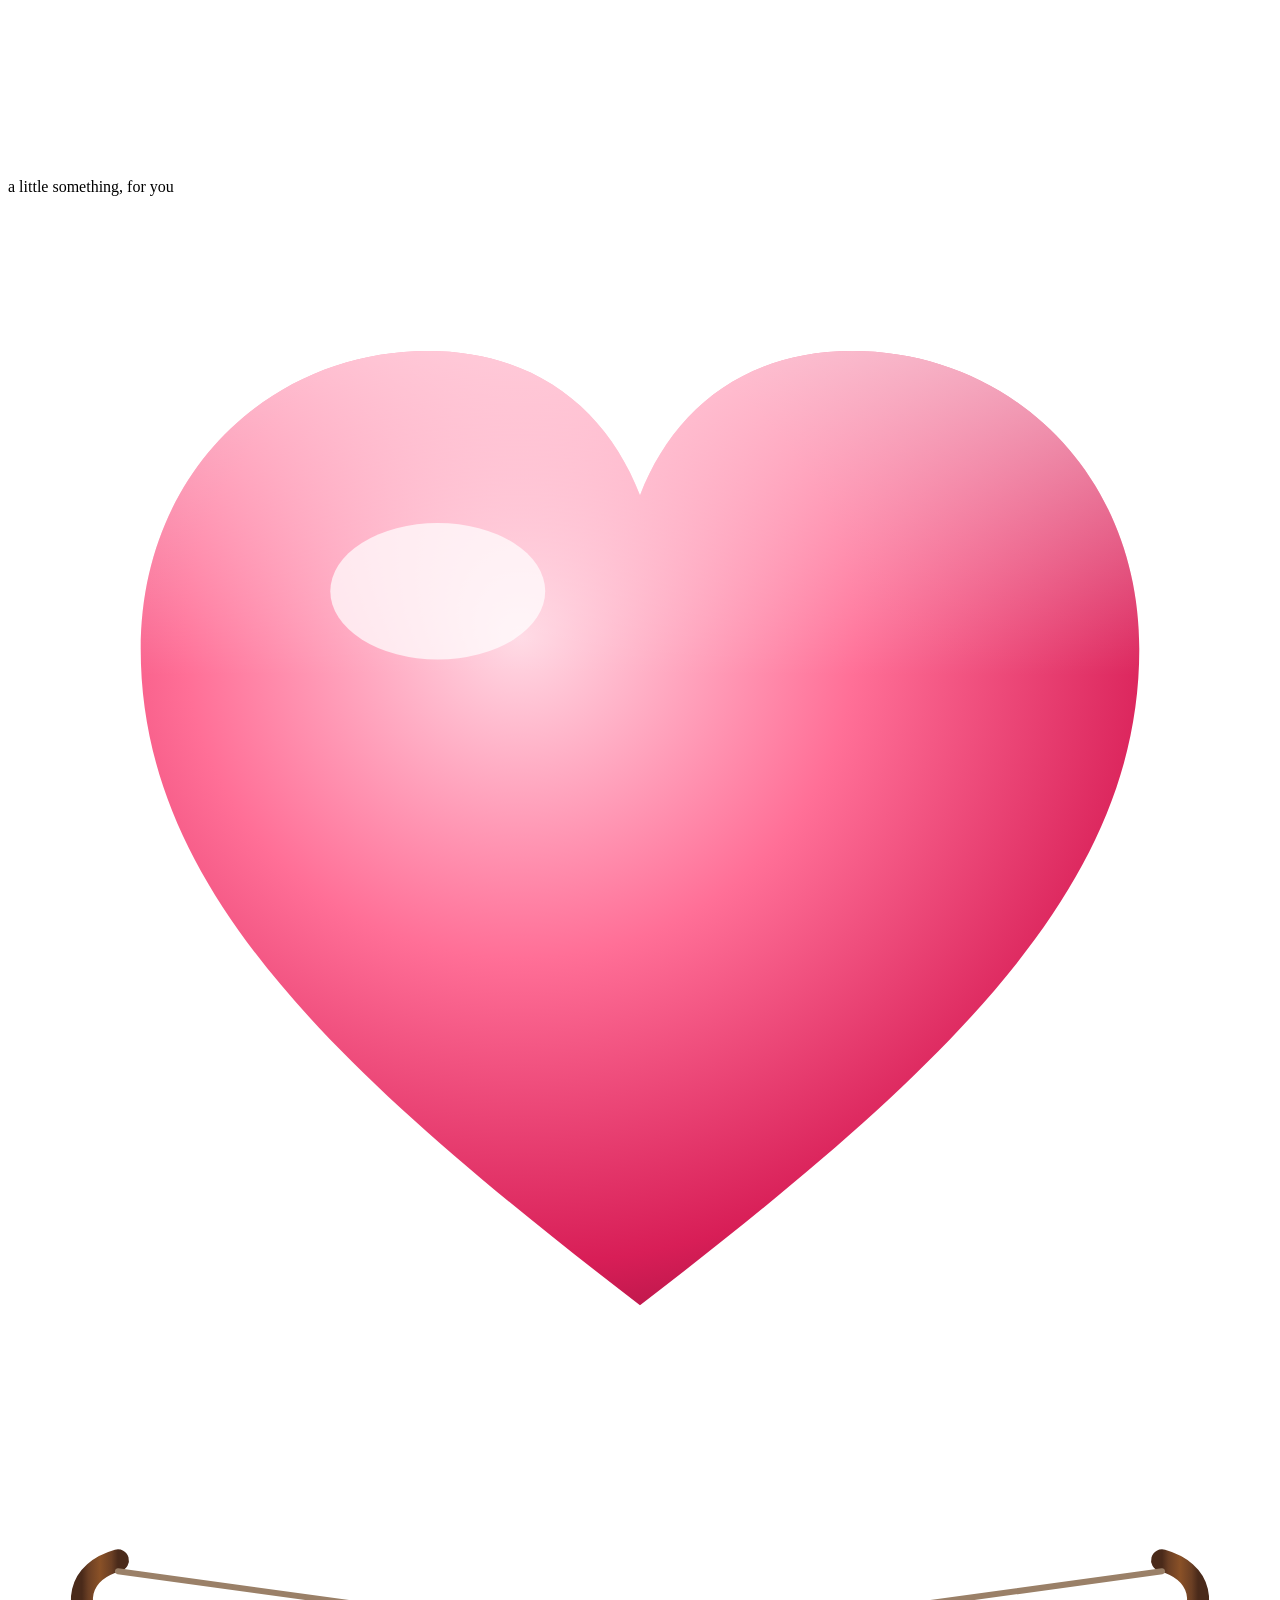
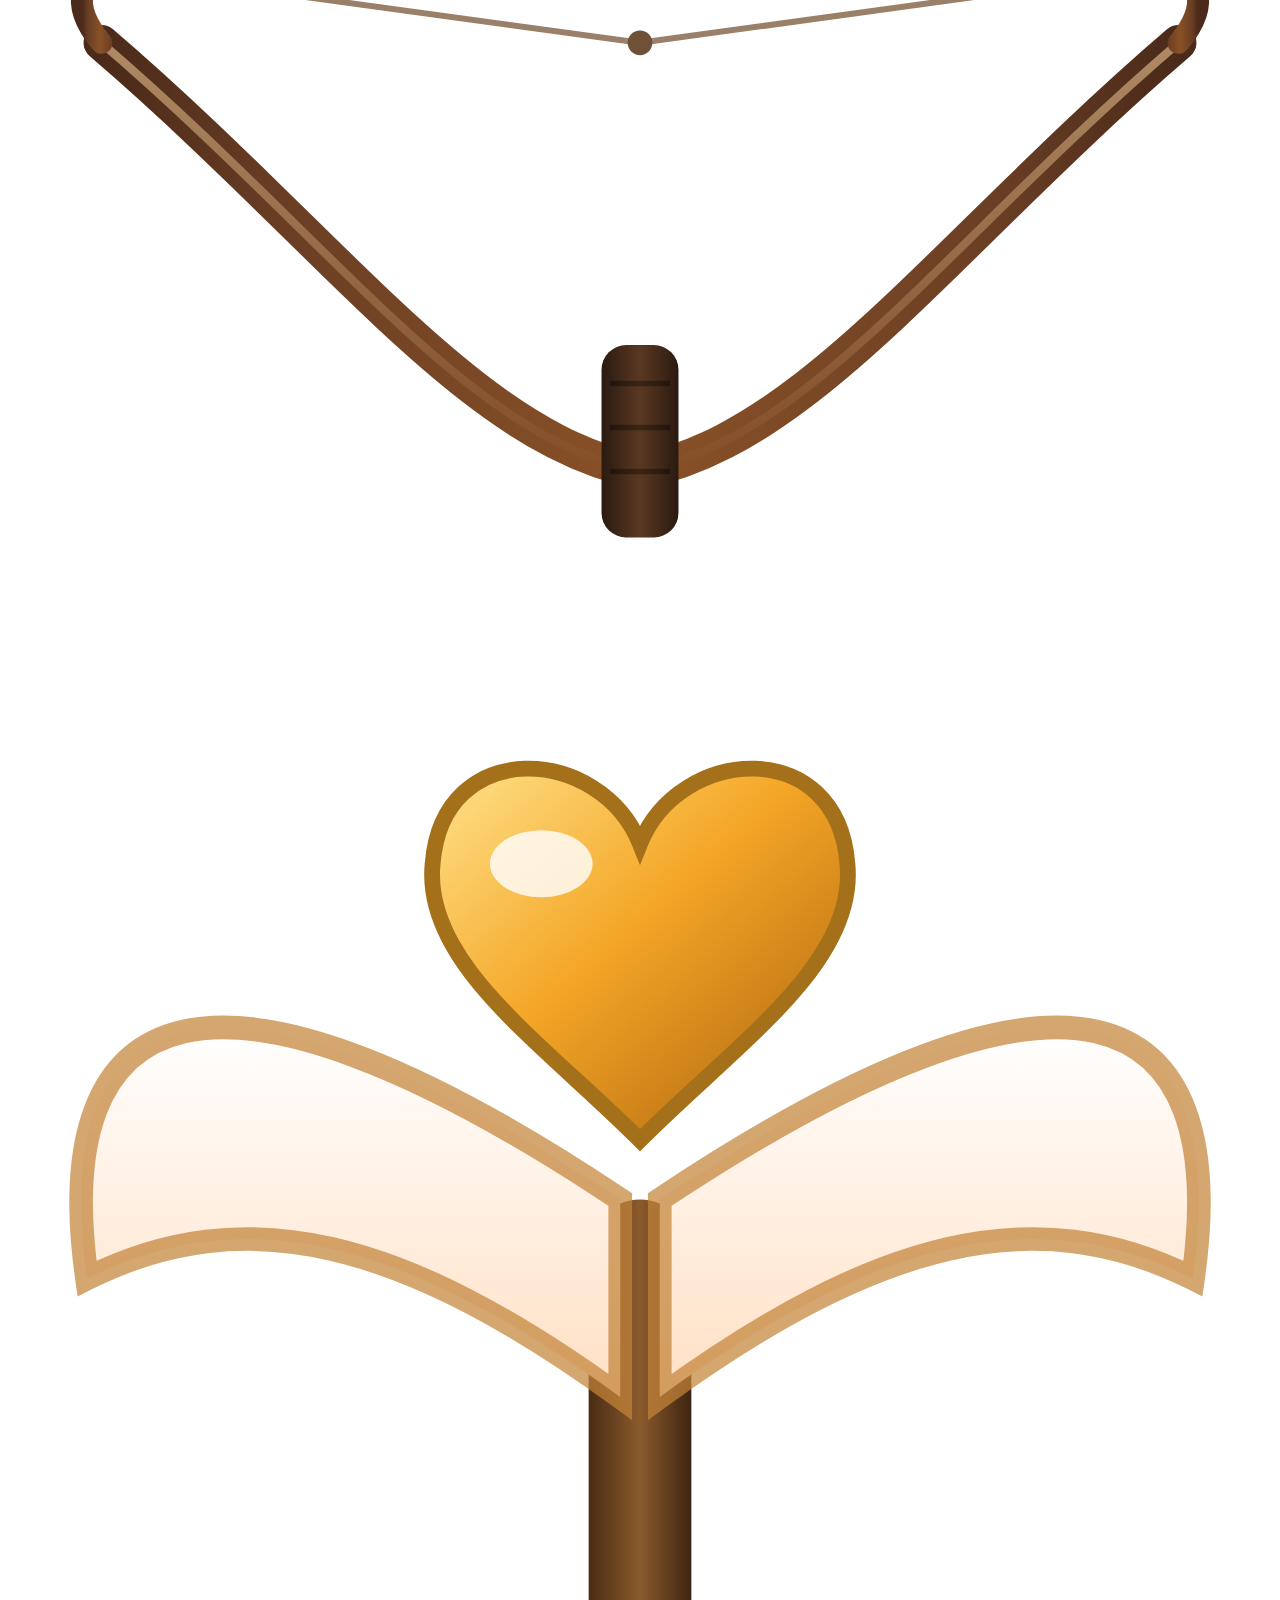
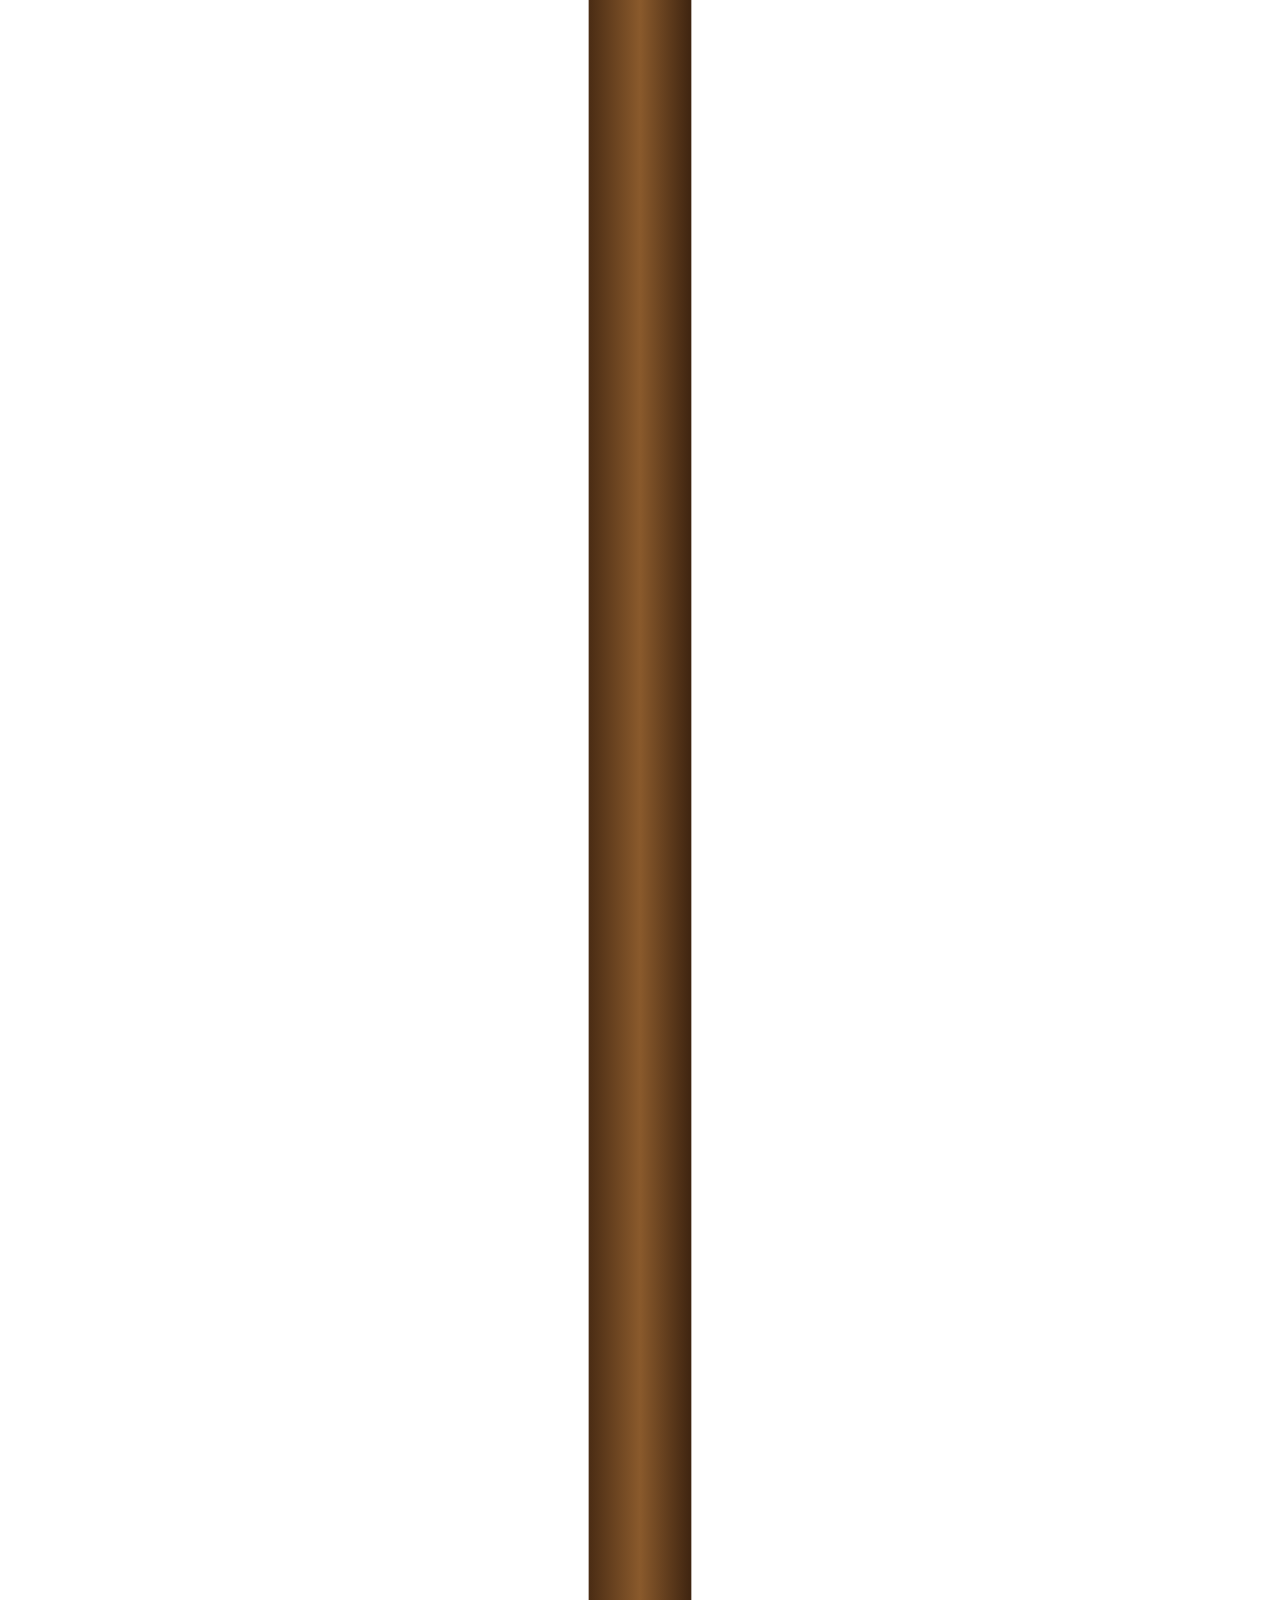
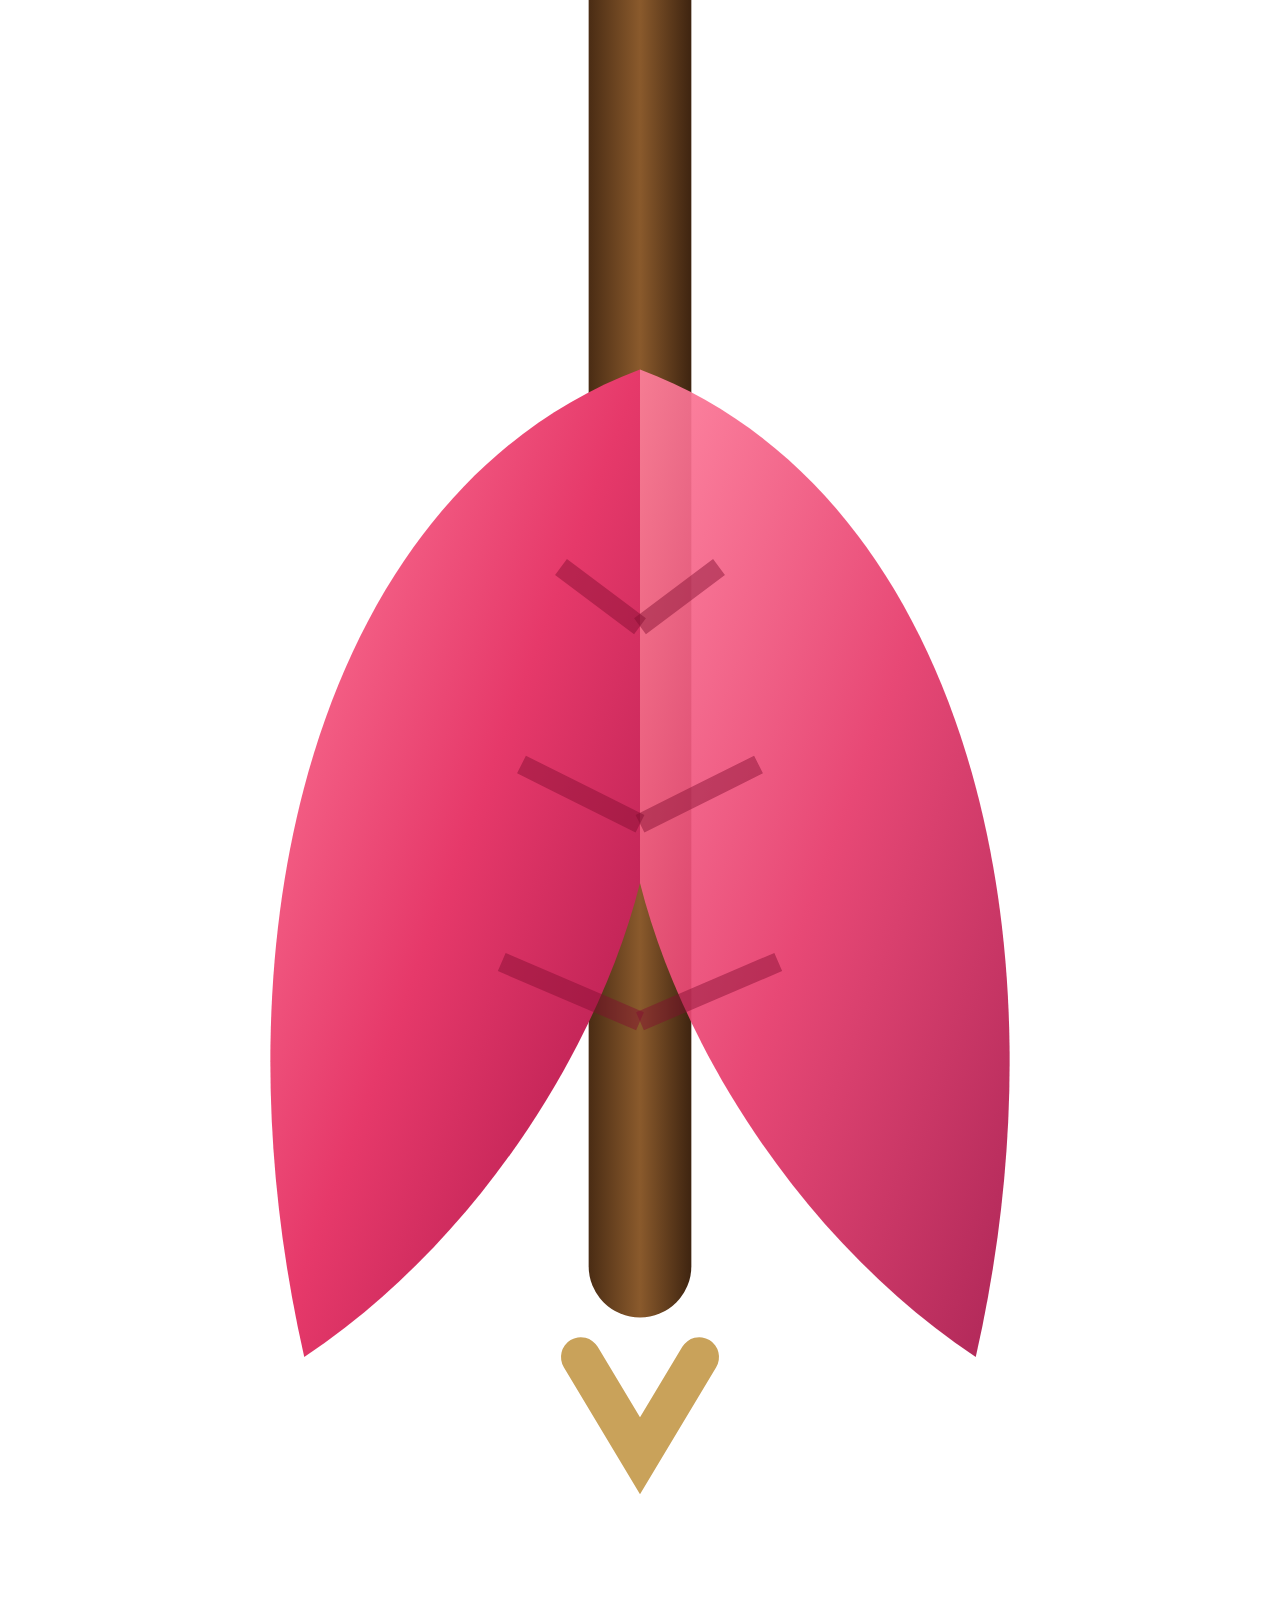
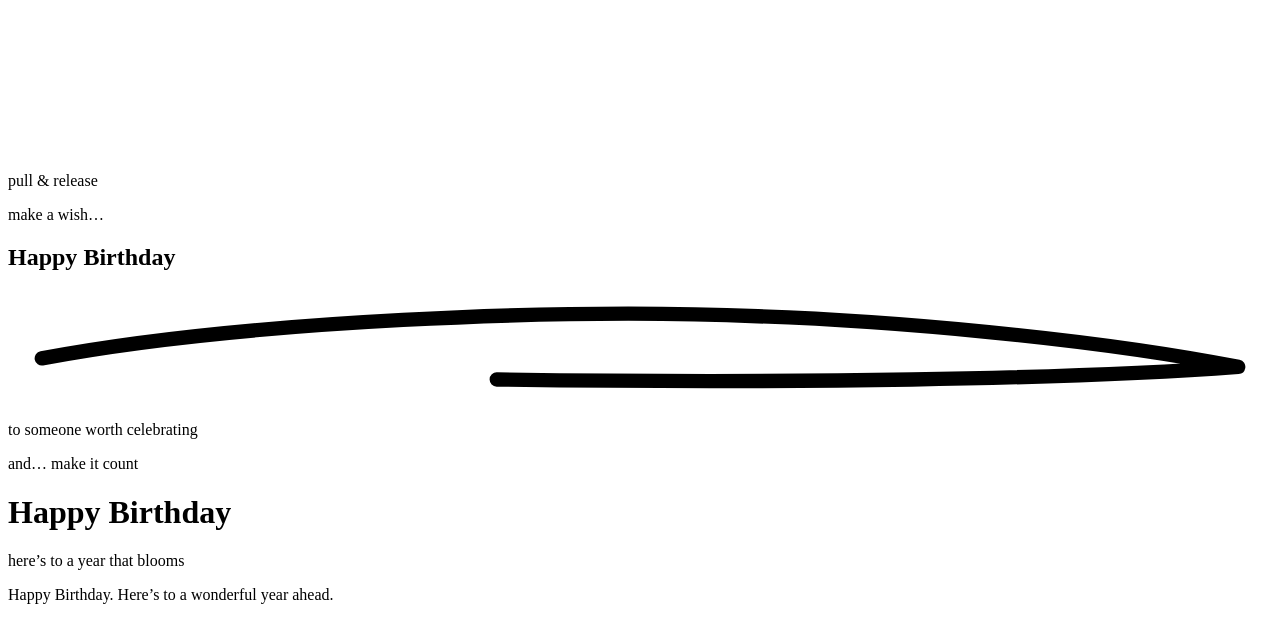
==== interactive-birthday/index.html @ a3f52fd6 "Add files via upload" ====
<!doctype html>
<html lang="en">
<head>
  <meta charset="UTF-8" />
  <meta name="viewport" content="width=device-width, initial-scale=1.0, viewport-fit=cover" />
  <title>Happy Birthday ♥ — a little film</title>
  <meta name="description" content="A cinematic birthday film in four acts: a beating heart you open with a tap, a rush of colour, a kinetic wish, and a tree that blooms into a heart of petals." />
  <meta name="theme-color" content="#f7e7dc" />
  <link rel="icon" type="image/png" href="./favicon.png" />

  <link rel="preconnect" href="https://fonts.googleapis.com" />
  <link rel="preconnect" href="https://fonts.gstatic.com" crossorigin />
  <link href="https://fonts.googleapis.com/css2?family=Great+Vibes&family=Cormorant+Garamond:ital,wght@0,500;0,600;1,500&family=Fraunces:opsz,wght@9..144,600;9..144,700;9..144,900&display=swap" rel="stylesheet" />

  <script>document.documentElement.classList.add('js')</script>
  <script type="module" crossorigin src="./assets/index-DOpaFlii.js"></script>
  <link rel="stylesheet" crossorigin href="./assets/index-CAkBa6du.css">
</head>
<body>
  <main class="scene">

    <!-- The tree world (Act 4). One canvas; it stays transparent until the
         intro hands off, then it draws its own warm sky + blossom tree. -->
    <canvas id="tree" class="tree" aria-label="A blossom tree grows and blooms into a heart made of petals" role="img"></canvas>

    <!-- ACT 1 — THE INVITATION ------------------------------------------------
         A single beating heart on a warm field. It is the only thing the
         visitor has to do: tap it. Real <button> so it is tappable + keyboard
         focusable; everything decorative around it is aria-hidden. -->
    <section class="hero" id="hero" aria-label="Draw the bow to open your card">
      <div class="hero__bg" aria-hidden="true"></div>
      <div class="hero__motes" id="motes" aria-hidden="true"></div>

      <p class="hero__eyebrow" id="eyebrow">a little something, for you</p>

      <!-- THE TARGET — the heart the arrow flies to (GSAP animates .target) -->
      <div class="targetWrap" aria-hidden="true">
        <div class="target" id="target">
          <span class="heart__glow" aria-hidden="true"></span>
          <span class="target__heart" id="targetHeart">
            <svg class="heart__svg" viewBox="0 0 100 92" aria-hidden="true">
              <defs>
                <radialGradient id="hg" cx="38%" cy="30%" r="80%">
                  <stop offset="0%"  stop-color="#ffd9e4" />
                  <stop offset="42%" stop-color="#ff6f97" />
                  <stop offset="82%" stop-color="#d81e57" />
                  <stop offset="100%" stop-color="#9d0f3e" />
                </radialGradient>
                <linearGradient id="hsheen" x1="0" y1="0" x2="0" y2="1">
                  <stop offset="0%"  stop-color="rgba(255,255,255,.85)" />
                  <stop offset="34%" stop-color="rgba(255,255,255,0)" />
                </linearGradient>
              </defs>
              <path d="M50 86.5C26 68 10.5 53.6 10.5 34.6 10.5 20.4 21 11 33.2 11c8.6 0 14.2 4.7 16.8 11.4C52.6 15.7 58.2 11 66.8 11 79 11 89.5 20.4 89.5 34.6 89.5 53.6 74 68 50 86.5Z" fill="url(#hg)" />
              <path d="M50 86.5C26 68 10.5 53.6 10.5 34.6 10.5 20.4 21 11 33.2 11c8.6 0 14.2 4.7 16.8 11.4C52.6 15.7 58.2 11 66.8 11 79 11 89.5 20.4 89.5 34.6 89.5 53.6 74 68 50 86.5Z" fill="url(#hsheen)" opacity=".7" />
              <ellipse cx="34" cy="30" rx="8.5" ry="5.4" fill="#fff" opacity=".72" style="mix-blend-mode:screen" />
            </svg>
          </span>
        </div>
      </div>

      <!-- THE BOW + ARROW — draw the string back, release to fire. The rig is
           placed lower-left and rotated by JS to aim at the heart, so the shot
           travels on a diagonal. A real control: role=button + keyboard drag. -->
      <div class="archery" id="archery" role="button" tabindex="0"
           aria-label="Draw the bow and release to send the arrow to the heart">

          <!-- aim line, inside the rig so it points straight at the heart -->
          <div class="aim" id="aim" aria-hidden="true"></div>

          <!-- realistic recurve bow: wooden limbs, leather grip, a live string -->
          <svg class="bow" id="bow" viewBox="0 0 460 300" aria-hidden="true">
            <defs>
              <linearGradient id="limb" x1="0" y1="0" x2="1" y2="0">
                <stop offset="0"   stop-color="#4a2a1a" />
                <stop offset=".18" stop-color="#6b3f24" />
                <stop offset=".5"  stop-color="#8a5127" />
                <stop offset=".82" stop-color="#6b3f24" />
                <stop offset="1"   stop-color="#4a2a1a" />
              </linearGradient>
              <linearGradient id="limbHi" x1="0" y1="0" x2="0" y2="1">
                <stop offset="0" stop-color="rgba(255,214,160,.8)" />
                <stop offset="1" stop-color="rgba(255,214,160,0)" />
              </linearGradient>
              <linearGradient id="grip" x1="0" y1="0" x2="1" y2="0">
                <stop offset="0" stop-color="#2a1a10" />
                <stop offset=".5" stop-color="#5a3822" />
                <stop offset="1" stop-color="#2a1a10" />
              </linearGradient>
            </defs>
            <!-- limb body (taper faked with two stacked strokes) -->
            <path class="bow__limb" d="M34 96 C 118 168, 168 240, 230 252 C 292 240, 342 168, 426 96"
                  fill="none" stroke="url(#limb)" stroke-width="13" stroke-linecap="round" />
            <path class="bow__limbHi" d="M34 96 C 118 168, 168 240, 230 252 C 292 240, 342 168, 426 96"
                  fill="none" stroke="url(#limbHi)" stroke-width="3" stroke-linecap="round" opacity=".7" />
            <!-- recurve tip hooks -->
            <path d="M34 96 C 22 82, 26 70, 40 66" fill="none" stroke="url(#limb)" stroke-width="8" stroke-linecap="round" />
            <path d="M426 96 C 438 82, 434 70, 420 66" fill="none" stroke="url(#limb)" stroke-width="8" stroke-linecap="round" />
            <!-- leather grip over the belly -->
            <rect x="216" y="206" width="28" height="70" rx="9" fill="url(#grip)" />
            <path d="M219 220h22 M219 236h22 M219 252h22" stroke="rgba(0,0,0,.35)" stroke-width="2" />
            <!-- the string: two segments meeting at the nock (JS animates the nock).
                 A warm taupe so the taut string actually reads against the cream. -->
            <line class="bow__str" id="strL" x1="40" y1="70" x2="230" y2="96" stroke="#9a8068" stroke-width="2.2" stroke-linecap="round" />
            <line class="bow__str" id="strR" x1="420" y1="70" x2="230" y2="96" stroke="#9a8068" stroke-width="2.2" stroke-linecap="round" />
            <circle class="bow__serving" id="serving" cx="230" cy="96" r="4.5" fill="#6f5137" />
          </svg>

          <!-- the arrow: winged golden heart tip (Cupid), gold feather fletching -->
          <svg class="arrow" id="arrow" viewBox="0 0 64 220" aria-hidden="true">
            <defs>
              <linearGradient id="shaft" x1="0" y1="0" x2="1" y2="0">
                <stop offset="0" stop-color="#4a2c14" />
                <stop offset=".5" stop-color="#8a5a2c" />
                <stop offset="1" stop-color="#3e2410" />
              </linearGradient>
              <linearGradient id="gold" x1="0" y1="0" x2="1" y2="1">
                <stop offset="0" stop-color="#ffe38c" />
                <stop offset=".45" stop-color="#f4a626" />
                <stop offset="1" stop-color="#a85f0e" />
              </linearGradient>
              <linearGradient id="feath" x1="0" y1="0" x2="1" y2="1">
                <stop offset="0" stop-color="#ff7f9c" />
                <stop offset=".5" stop-color="#e6396a" />
                <stop offset="1" stop-color="#a8154a" />
              </linearGradient>
              <linearGradient id="wing" x1="0" y1="0" x2="0" y2="1">
                <stop offset="0" stop-color="#ffffff" />
                <stop offset="1" stop-color="#ffe0c4" />
              </linearGradient>
            </defs>

            <!-- shaft (dark wood so it reads against the cream) -->
            <rect x="29.4" y="30" width="5.2" height="168" rx="2.6" fill="url(#shaft)" />

            <!-- angel wings flanking the heart tip -->
            <g class="arrow__wings">
              <path class="wingL" d="M31 30 C 10 16, 2 20, 4 34 C 12 30, 20 32, 31 40 Z" fill="url(#wing)" stroke="rgba(196,132,58,.72)" stroke-width="1.2"/>
              <path class="wingR" d="M33 30 C 54 16, 62 20, 60 34 C 52 30, 44 32, 33 40 Z" fill="url(#wing)" stroke="rgba(196,132,58,.72)" stroke-width="1.2"/>
            </g>

            <!-- golden heart arrowhead (Cupid's love arrow) -->
            <path class="arrow__head" d="M32 12 C 30 7, 22 6.5, 21.5 13 C 21 18, 27 22, 32 27 C 37 22, 43 18, 42.5 13 C 42 6.5, 34 7, 32 12 Z" fill="url(#gold)" stroke="#a5701a" stroke-width=".8" />
            <ellipse cx="27" cy="13" rx="2.6" ry="1.7" fill="#fff" opacity=".8" style="mix-blend-mode:screen" />

            <!-- gold feather fletching -->
            <g class="arrow__fletch">
              <path d="M32 150 C 16 156, 10 178, 15 200 C 24 194, 30 184, 32 176 Z" fill="url(#feath)" />
              <path d="M32 150 C 48 156, 54 178, 49 200 C 40 194, 34 184, 32 176 Z" fill="url(#feath)" opacity=".92" />
              <path d="M28 160l4 3 M26 170l6 3 M25 180l7 3" stroke="rgba(130,12,48,.45)" stroke-width="1" />
              <path d="M36 160l-4 3 M38 170l-6 3 M39 180l-7 3" stroke="rgba(130,12,48,.45)" stroke-width="1" />
            </g>
            <!-- nock -->
            <path d="M29 200 L32 205 L35 200" fill="none" stroke="#c9a25a" stroke-width="2" stroke-linecap="round"/>
            <!-- invisible tip marker: JS measures it to land the head on the heart -->
            <circle id="tip" cx="32" cy="9" r="0.6" fill="none" />
          </svg>
      </div>

      <p class="hero__hint" id="hint">pull &amp; release</p>
    </section>

    <!-- ACT 2 — THE FLOOD -----------------------------------------------------
         The heart bursts into this circle at its landing point, and it swallows
         the frame in rose. Same trick as the intro dot: no cross-fade anywhere,
         the colour just arrives. -->
    <div class="flood" id="flood" aria-hidden="true"></div>

    <!-- ACT 3 — THE WISH (kinetic type on the flood) --------------------------
         Lives inside the flood's own colour, revealed by it. Every glyph hinges
         up out of its mask — nothing fades. -->
    <div class="field" id="field" aria-hidden="true">
      <div class="blob blob--1"></div>
      <div class="blob blob--2"></div>
      <div class="blob blob--3"></div>
      <div class="fgrid" id="fgrid"></div>
      <div class="fvignette"></div>

      <div class="camera" id="camera">
        <p class="kEyebrow" id="kEyebrow">make a wish&hellip;</p>
        <h2 class="headline" id="headline">
          <span class="hl__line"><span class="mask"><span class="hl__word" id="wLine1">Happy</span></span></span>
          <span class="hl__line"><span class="mask"><span class="hl__word" id="wLine2">Birthday</span></span></span>
        </h2>
        <svg class="uline" id="uline" viewBox="0 0 300 26" fill="none" aria-hidden="true">
          <path class="uline__path" d="M8 16C56 7 132 4 178 6c30 1 78 5 114 12-40 3-108 4-176 3"
                stroke="currentColor" stroke-width="3.4" stroke-linecap="round" stroke-linejoin="round" />
        </svg>
        <p class="kSub" id="kSub">to someone worth celebrating</p>
      </div>

      <div class="bar bar--top" id="barTop"></div>
      <div class="bar bar--bot" id="barBot"></div>
    </div>

    <!-- The gold light that bridges the rose wish into the dawn of the tree. -->
    <div class="bloom" id="bloom" aria-hidden="true"></div>

    <!-- ACT 4 — THE HAND-LETTERED WISH (over the tree) ------------------------ -->
    <div class="wish" id="wish" aria-hidden="true">
      <p class="wish__eyebrow" id="wEyebrow">and&hellip; make it count</p>
      <div class="wish__heroWrap"><h1 class="wish__hero" id="wHero">Happy Birthday</h1></div>
      <span class="wish__rule" id="wRule"></span>
      <p class="wish__sub" id="wSub">here&rsquo;s to a year that blooms</p>
    </div>

    <!-- Play the film again once it has settled. -->
    <button class="replay" id="replay" type="button" hidden>
      <svg viewBox="0 0 24 24" aria-hidden="true" width="15" height="15">
        <path d="M12 5V2L7 6l5 4V7a5 5 0 1 1-5 5H5a7 7 0 1 0 7-7z" fill="currentColor" />
      </svg>
      Again
    </button>

    <!-- One lens over the whole film: vignette + fine grain. -->
    <div class="grade" aria-hidden="true">
      <div class="grade__vignette"></div>
      <div class="grade__grain"></div>
    </div>
  </main>

  <!-- Accessible equivalent for reduced-motion + screen readers. -->
  <p class="sr-only">Happy Birthday. Here&rsquo;s to a wonderful year ahead.</p>

</body>
</html>
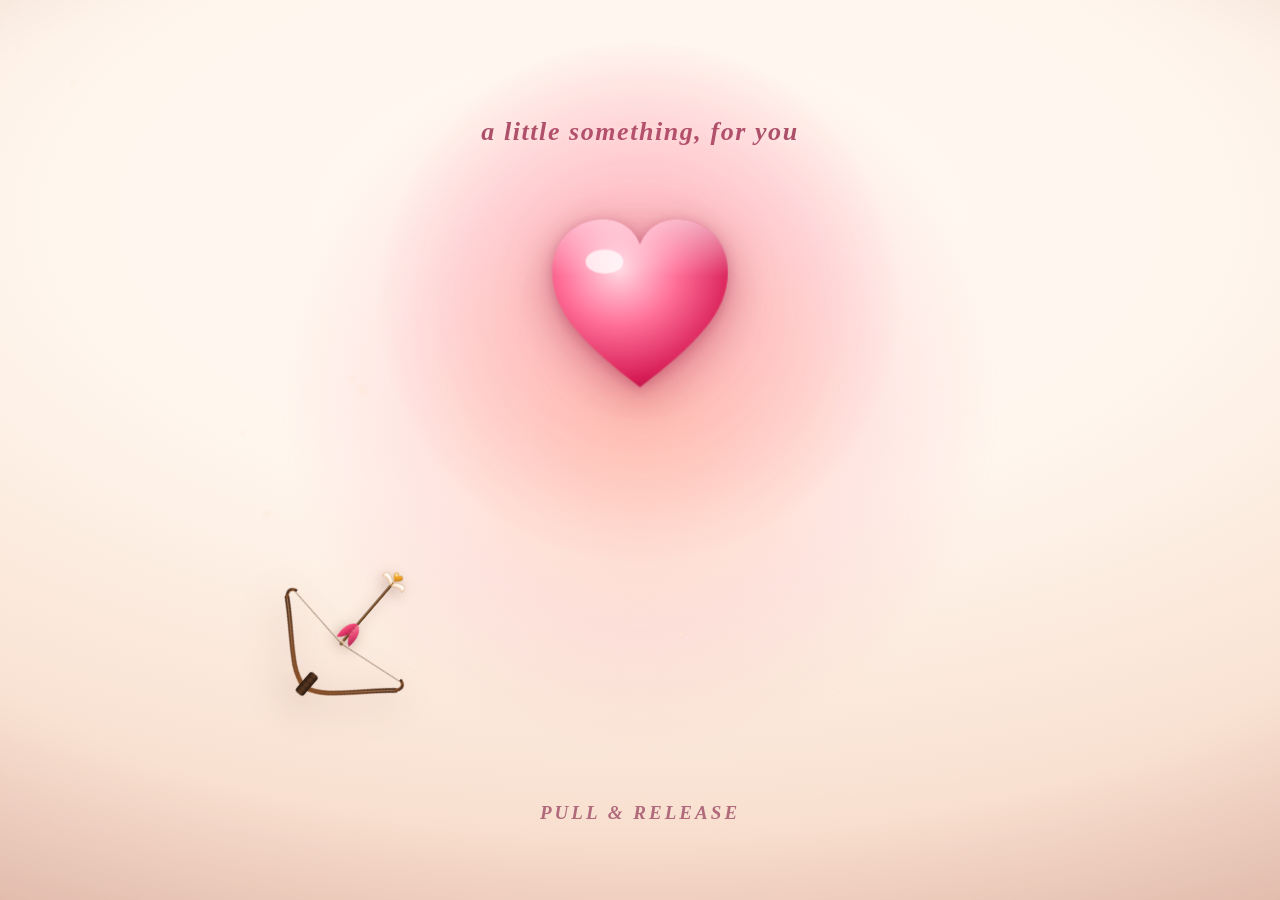
==== commit 1ff0e628: "Update index.html" ====
--- a/interactive-birthday/index.html
+++ b/interactive-birthday/index.html
@@ -199,7 +199,7 @@
     <!-- ACT 4 — THE HAND-LETTERED WISH (over the tree) ------------------------ -->
     <div class="wish" id="wish" aria-hidden="true">
       <p class="wish__eyebrow" id="wEyebrow">and&hellip; make it count</p>
-      <div class="wish__heroWrap"><h1 class="wish__hero" id="wHero">Happy Birthday</h1></div>
+      <div class="wish__heroWrap"><h1 class="wish__hero" id="wHero">Happy Birthday</h1></br><h2 class="wish__hero" id="wHero">My Love</h2></div>
       <span class="wish__rule" id="wRule"></span>
       <p class="wish__sub" id="wSub">here&rsquo;s to a year that blooms</p>
     </div>
--- a/interactive-birthday/assets/index-CAkBa6du.css
+++ b/interactive-birthday/assets/index-CAkBa6du.css
@@ -0,0 +1 @@
+:root{--paper-0: #fff6ee;--paper-1: #f9e2d2;--paper-2: #f2c9b8;--rose-deep: #a80f43;--rose: #d4235c;--rose-lift: #ff5f86;--wine: #6e0a31;--gold-1: #ffcf6a;--gold-2: #e8a23d;--ink: #7a4a55;--ink-soft: #a9808a;--cream: #fff3ea;--ease-out: cubic-bezier(.2,.7,.2,1)}*{box-sizing:border-box;margin:0;padding:0}html,body{height:100%}body{background:#12060c;overflow:hidden;-webkit-font-smoothing:antialiased;text-rendering:optimizeLegibility;cursor:auto}.scene{position:fixed;inset:0;overflow:hidden}.sr-only{position:absolute;width:1px;height:1px;padding:0;margin:-1px;overflow:hidden;clip:rect(0 0 0 0);white-space:nowrap;border:0}.tree{position:absolute;inset:0;width:100%;height:100%;display:block;z-index:1}.hero{position:absolute;inset:0;z-index:3;overflow:hidden}.hero__bg{position:absolute;inset:0;background:radial-gradient(120% 88% at 50% 24%,#fff8f1 0%,var(--paper-0) 38%,var(--paper-1) 74%,var(--paper-2) 100%)}.hero__bg:after{content:"";position:absolute;left:50%;top:44%;width:min(78vw,720px);aspect-ratio:1;transform:translate(-50%,-50%);background:radial-gradient(circle,rgba(255,190,150,.55),rgba(255,150,170,.16) 46%,transparent 70%);filter:blur(6px)}.hero__motes{position:absolute;inset:0;pointer-events:none}.mote{position:absolute;border-radius:50%;background:radial-gradient(circle,rgba(255,236,214,.9),rgba(255,206,180,.15) 55%,transparent 72%);will-change:transform,opacity}.hero__eyebrow{position:absolute;top:13%;left:0;right:0;text-align:center;font-family:Cormorant Garamond,Georgia,serif;font-style:italic;font-weight:600;font-size:clamp(15px,3.6vw,26px);letter-spacing:.06em;color:#a85069;text-shadow:0 1px 10px rgba(255,248,241,.9);opacity:0}.targetWrap{position:absolute;top:33%;left:0;right:0;display:flex;justify-content:center;transform:translateY(-50%);pointer-events:none}.target{position:relative;width:clamp(120px,27vw,208px);aspect-ratio:100/92;will-change:transform;transform-origin:50% 60%}.target__heart{position:absolute;inset:0;display:block}.heart__glow{position:absolute;left:50%;top:52%;width:230%;aspect-ratio:1;transform:translate(-50%,-50%) scale(1);border-radius:50%;background:radial-gradient(circle,rgba(255,120,150,.55),rgba(255,90,130,.18) 42%,transparent 68%);filter:blur(4px);pointer-events:none;will-change:transform,opacity}.heart__svg{width:100%;height:100%;display:block;transform-origin:50% 60%;filter:drop-shadow(0 10px 22px rgba(168,15,64,.34)) drop-shadow(0 3px 6px rgba(120,10,48,.3));will-change:transform}.archery{position:absolute;top:0;left:0;width:clamp(100px,18vw,168px);cursor:grab;-webkit-tap-highlight-color:transparent;touch-action:none;will-change:transform}.archery:active{cursor:grabbing}.archery:focus-visible{outline:none}.archery:focus-visible .bow{filter:drop-shadow(0 0 0 3px rgba(255,255,255,.85)) drop-shadow(0 10px 18px rgba(120,50,20,.4))}.bow{display:block;width:100%;height:auto;filter:drop-shadow(0 12px 18px rgba(90,40,15,.3));overflow:visible}.aim{position:absolute;left:50%;bottom:32%;width:2px;height:190%;margin-left:-1px;transform-origin:bottom center;background:linear-gradient(0deg,rgba(255,214,150,.6) 0%,rgba(255,150,170,.22) 52%,transparent 78%);opacity:0;pointer-events:none}.arrow{position:absolute;left:0;right:0;margin-inline:auto;bottom:36%;width:17.5%;height:auto;overflow:visible;will-change:transform;filter:drop-shadow(0 5px 7px rgba(90,40,15,.36))}.arrow__wings{transform-box:fill-box;transform-origin:50% 90%}.arrow__wings .wingL,.arrow__wings .wingR{transform-box:fill-box}.wingL{transform-origin:88% 60%;animation:flapL 2.6s ease-in-out infinite}.wingR{transform-origin:12% 60%;animation:flapR 2.6s ease-in-out infinite}@keyframes flapL{0%,to{transform:rotate(0)}50%{transform:rotate(-11deg)}}@keyframes flapR{0%,to{transform:rotate(0)}50%{transform:rotate(11deg)}}.hero__hint{position:absolute;bottom:8.5%;left:0;right:0;text-align:center;font-family:Cormorant Garamond,Georgia,serif;font-weight:600;font-style:italic;font-size:clamp(13px,3.1vw,19px);letter-spacing:.16em;text-transform:uppercase;color:#b06a7c;opacity:0}.hero__ring{display:none}.flood{position:absolute;left:50%;top:50%;width:140px;height:140px;margin:-70px 0 0 -70px;border-radius:50%;background:radial-gradient(circle at 40% 34%,var(--rose-lift),var(--rose) 46%,var(--rose-deep) 100%);z-index:5;opacity:0;transform:scale(.001);will-change:transform,opacity;pointer-events:none}.field{position:absolute;inset:0;z-index:4;opacity:0;pointer-events:none;overflow:hidden;background:radial-gradient(120% 100% at 50% 8%,#d5265f 0%,var(--rose) 42%,var(--rose-deep) 78%,var(--wine) 100%);color:#fff}.blob{position:absolute;border-radius:50%;filter:blur(46px);opacity:0;mix-blend-mode:screen;will-change:transform,opacity}.blob--1{width:58vmax;height:58vmax;left:-18vmax;top:-16vmax;background:radial-gradient(circle,rgba(255,130,160,.9),transparent 62%)}.blob--2{width:46vmax;height:46vmax;right:-14vmax;top:22vmax;background:radial-gradient(circle,rgba(255,90,120,.75),transparent 64%)}.blob--3{width:52vmax;height:52vmax;left:24vmax;bottom:-22vmax;background:radial-gradient(circle,rgba(180,20,70,.8),transparent 66%)}.fgrid{position:absolute;inset:-6%;background-image:linear-gradient(rgba(255,255,255,.05) 1px,transparent 1px),linear-gradient(90deg,rgba(255,255,255,.05) 1px,transparent 1px);background-size:clamp(38px,7vw,74px) clamp(38px,7vw,74px);will-change:transform}.fvignette{position:absolute;inset:0;background:radial-gradient(128% 96% at 50% 44%,transparent 50%,rgba(70,6,28,.5) 100%)}.camera{position:absolute;inset:0;display:flex;flex-direction:column;justify-content:center;align-items:center;gap:clamp(4px,1.2vh,12px);padding:0 6vw;text-align:center;will-change:transform}.kEyebrow{font-family:Cormorant Garamond,Georgia,serif;font-style:italic;font-weight:500;font-size:clamp(15px,3.6vw,27px);letter-spacing:.08em;color:#ffd7c8;opacity:0;transform:translateY(10px);margin-bottom:clamp(2px,1vh,10px)}.headline{font-family:Fraunces,Georgia,serif;line-height:.92}.hl__line{display:block}.mask{display:inline-block;overflow:hidden;padding:.14em .06em;margin:-.14em -.06em}.hl__word{display:inline-block;font-weight:900;font-size:clamp(52px,15vw,168px);letter-spacing:-.02em;color:#fff6f1;text-shadow:0 6px 34px rgba(60,4,24,.34),0 2px 3px rgba(90,8,36,.42)}.hl__ch{display:inline-block;will-change:transform}.uline{width:clamp(150px,40vw,380px);height:auto;margin-top:clamp(4px,1.4vh,14px);color:var(--gold-1);filter:drop-shadow(0 2px 8px rgba(255,180,90,.5))}.kSub{margin-top:clamp(12px,2.4vh,26px);font-family:Cormorant Garamond,Georgia,serif;font-weight:500;font-style:italic;font-size:clamp(14px,3.4vw,24px);letter-spacing:.05em;color:#ffdfd2;opacity:0;transform:translateY(10px)}.bar{position:absolute;left:0;right:0;height:16vh;background:#12040b;z-index:3;will-change:transform;pointer-events:none}.bar--top{top:0}.bar--bot{bottom:0}.bloom{position:absolute;left:50%;top:50%;width:60px;height:60px;margin:-30px 0 0 -30px;border-radius:50%;background:radial-gradient(circle,#fff,#fff2d6 30%,#ffd696d9 55%,#ffbe9600 74%);z-index:8;opacity:0;transform:scale(.001);will-change:transform,opacity;pointer-events:none}.wish{position:absolute;left:5.5%;bottom:10%;max-width:46%;z-index:6;pointer-events:none;color:var(--ink);visibility:hidden}.wish.is-in{visibility:visible}.wish:before{content:"";position:absolute;inset:-18% -24% -24% -16%;background:radial-gradient(84% 98% at 34% 52%,#fffaf3f0,#fffaf399 48%,#fffaf300 80%);z-index:-1;opacity:0;transition:opacity 1s ease}.wish.is-in:before{opacity:1}.wish__eyebrow{font-family:Cormorant Garamond,Georgia,serif;font-style:italic;font-weight:600;font-size:clamp(13px,3.2vw,24px);letter-spacing:.05em;color:#9c4f63;text-shadow:0 1px 2px #fff8f1,0 0 8px rgba(255,248,241,.95)}.wish__heroWrap{position:relative;display:inline-block}.wish__heroWrap:before{content:"";position:absolute;inset:-26% -12% -22%;background:radial-gradient(60% 70% at 46% 52%,rgba(255,214,168,.5),rgba(255,150,150,.2) 52%,transparent 74%);filter:blur(14px);z-index:-1;opacity:0;pointer-events:none}.wish__heroWrap:after{content:"✦";position:absolute;right:-1%;top:-14%;font-size:clamp(15px,3.6vw,32px);color:#ffe1a0;text-shadow:0 0 12px rgba(255,205,120,.95);opacity:0;pointer-events:none}.wish__hero{font-family:Great Vibes,cursive;font-weight:400;font-size:clamp(40px,9.6vw,86px);line-height:.98;margin:-.02em 0 .06em;background:linear-gradient(180deg,#e85a83,#c41f52,#9c0f42);-webkit-background-clip:text;background-clip:text;color:transparent;filter:drop-shadow(0 1px 1px rgba(255,252,248,.98)) drop-shadow(0 2px 6px rgba(130,18,55,.45));clip-path:inset(0 100% -28% -10%);transform-origin:8% 60%}.wish__rule{display:block;width:clamp(46px,13vw,110px);height:2px;margin:.12em 0 .48em;background:linear-gradient(90deg,var(--gold-2),rgba(232,162,61,0));box-shadow:0 0 8px #fff7f0e6;transform-origin:left center}.wish__sub{font-family:Cormorant Garamond,Georgia,serif;font-weight:600;font-size:clamp(12px,2.9vw,20px);letter-spacing:.03em;color:#6e3f4a;text-shadow:0 1px 2px #fff8f1,0 0 8px rgba(255,248,241,.98)}.wish__eyebrow,.wish__rule,.wish__sub{opacity:0;transform:translateY(12px);filter:blur(5px);transition:opacity .8s ease,transform .9s var(--ease-out),filter .8s ease}.wish__rule{transform:translateY(12px) scaleX(.3)}.wish.is-in .wish__eyebrow,.wish.is-in .wish__sub{opacity:1;transform:translateY(0);filter:blur(0)}.wish.is-in .wish__rule{opacity:1;transform:translateY(0) scaleX(1)}.wish.is-in .wish__rule{transition-delay:1.35s}.wish.is-in .wish__sub{transition-delay:1.55s}.wish.is-in .wish__hero{animation:write 1.2s cubic-bezier(.62,.04,.24,1) .35s forwards,wishBreath 4s ease-in-out 1.9s infinite}@keyframes wishBreath{0%,to{transform:scale(1)}50%{transform:scale(1.02)}}.wish.is-in .wish__heroWrap:before{animation:hlin .8s ease .3s forwards,hlpulse 3.4s ease-in-out 1.7s infinite}.wish.is-in .wish__heroWrap:after{animation:twk 2.6s ease-in-out 1.6s infinite}@keyframes write{0%{clip-path:inset(0 100% -28% -10%)}to{clip-path:inset(0 -10% -28% -10%)}}@keyframes sheen{0%,18%{background-position:0% 50%}60%,to{background-position:100% 50%}}@keyframes hlin{0%{opacity:0;transform:scale(.86)}to{opacity:.92;transform:scale(1)}}@keyframes hlpulse{0%,to{opacity:.72}50%{opacity:1}}@keyframes twk{0%,to{opacity:0;transform:scale(.5) rotate(-12deg)}45%{opacity:1;transform:scale(1.05) rotate(16deg)}}.replay{position:absolute;right:20px;bottom:18px;z-index:7;display:inline-flex;align-items:center;gap:7px;padding:9px 15px 9px 12px;border-radius:999px;font:600 12.5px/1 Cormorant Garamond,Georgia,serif;letter-spacing:.12em;text-transform:uppercase;color:#8a4a5a;background:#fff8f2b8;border:1px solid rgba(150,60,80,.18);box-shadow:0 6px 20px -8px #78143266;backdrop-filter:blur(6px);-webkit-backdrop-filter:blur(6px);cursor:pointer;opacity:0;transform:translateY(8px);transition:opacity .5s ease,transform .5s var(--ease-out),background .3s ease}.replay.is-shown{opacity:1;transform:translateY(0)}.replay:hover{background:#fffcf8eb}.replay svg{opacity:.8}.grade{position:absolute;inset:0;z-index:9;pointer-events:none}.grade__vignette{position:absolute;inset:0;background:radial-gradient(125% 95% at 50% 42%,transparent 54%,rgba(60,18,30,.14) 84%,rgba(40,12,22,.3) 100%);mix-blend-mode:multiply}.grade__grain{position:absolute;inset:0;background:url(/textures/grain.png) repeat;background-size:300px;opacity:.05;mix-blend-mode:overlay}@media(prefers-reduced-motion:reduce){.hero,.flood,.field,.bloom,.hero__ring{display:none!important}.wish__eyebrow,.wish__rule,.wish__sub{opacity:1;transform:none;filter:none;transition:none}.wish__hero{clip-path:none;filter:drop-shadow(0 0 5px rgba(255,252,248,.98)) drop-shadow(0 2px 4px rgba(130,18,55,.5)) drop-shadow(0 4px 14px rgba(150,28,70,.32))}.wish.is-in .wish__hero{animation:none}.wish.is-in .wish__heroWrap:before{animation:none;opacity:.9}.wish.is-in .wish__heroWrap:after{animation:none;opacity:0}}
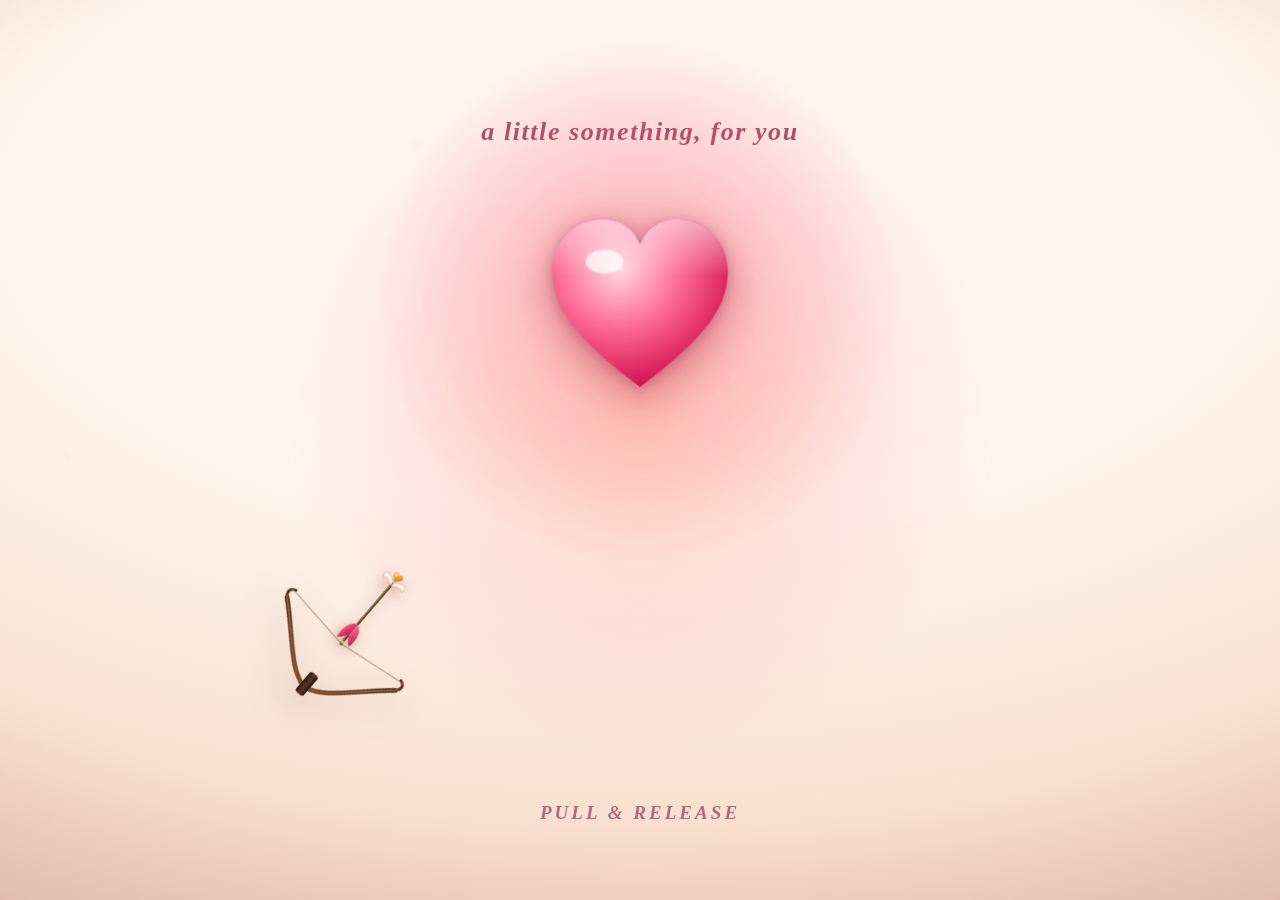
==== commit 745bbbb5: "Update index.html" ====
--- a/interactive-birthday/index.html
+++ b/interactive-birthday/index.html
@@ -199,7 +199,7 @@
     <!-- ACT 4 — THE HAND-LETTERED WISH (over the tree) ------------------------ -->
     <div class="wish" id="wish" aria-hidden="true">
       <p class="wish__eyebrow" id="wEyebrow">and&hellip; make it count</p>
-      <div class="wish__heroWrap"><h1 class="wish__hero" id="wHero">Happy Birthday</h1></br><h2 class="wish__hero" id="wHero">My Love</h2></div>
+      <div class="wish__heroWrap"><h1 class="wish__hero" id="wHero">Happy Birthday Love</h1></div>
       <span class="wish__rule" id="wRule"></span>
       <p class="wish__sub" id="wSub">here&rsquo;s to a year that blooms</p>
     </div>
